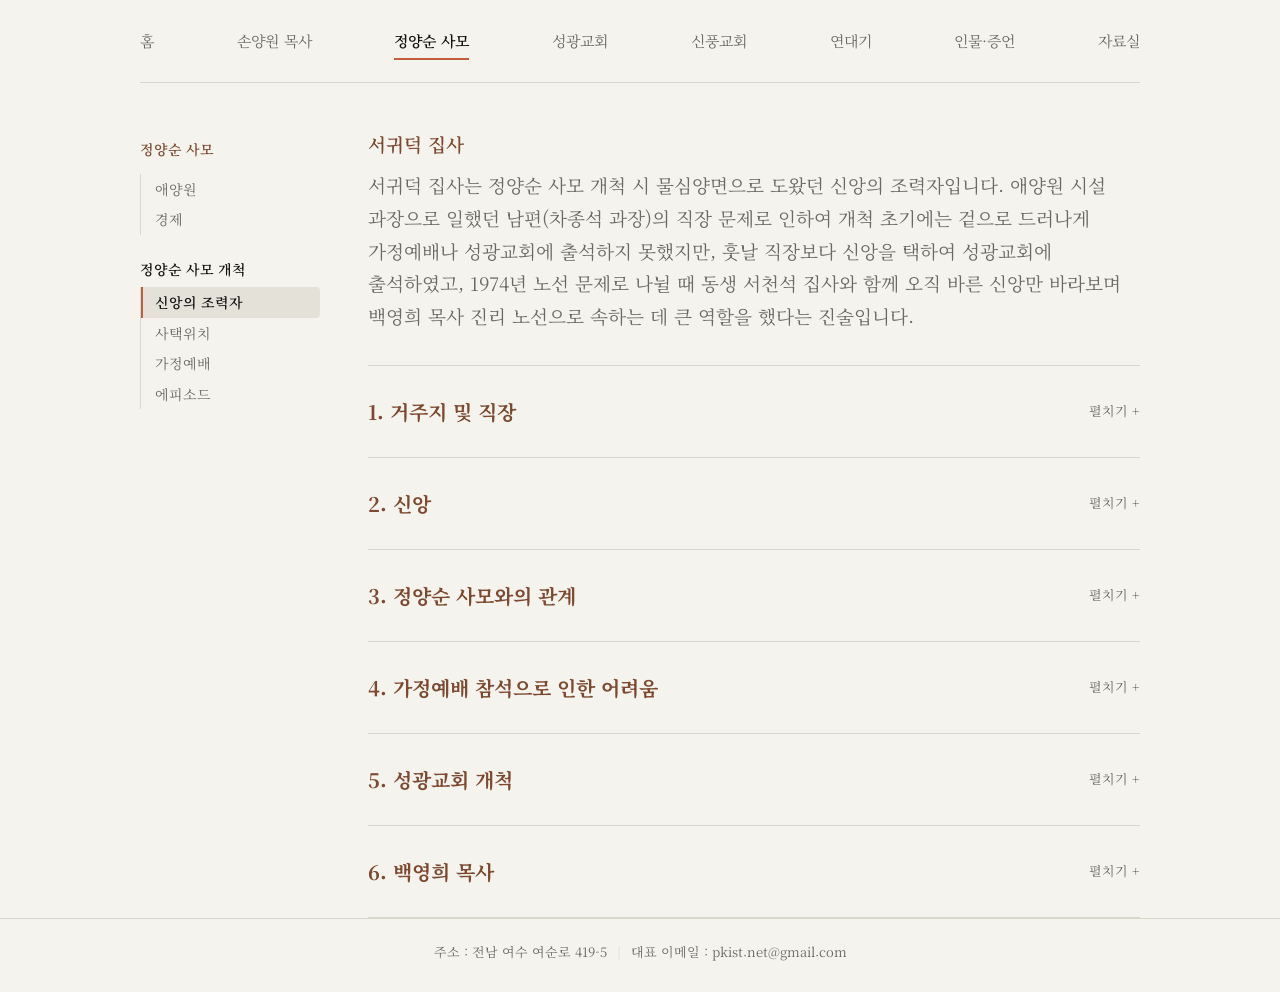
==== jeong_supporter.html @ d3612dfa "인물·증언, 신앙의 조력자, 손양원 표 모바일, 원문 교정" ====
<!doctype html>
<html lang="ko">
<head>
<meta charset="utf-8">
<meta name="viewport" content="width=device-width,initial-scale=1">
<title>신앙의 조력자 · 정양순 사모</title>
<link rel="stylesheet" href="assets/site.css">
</head>
<body data-page="jeong">
<main id="app" class="wrap"></main>
<script src="data/site.js"></script>
<script src="data/jeong/supporter.js"></script>
<script src="assets/site.js"></script>
<script src="assets/page-testi.js"></script>
</body>
</html>
---- assets/site.css ----
@import url('https://fonts.googleapis.com/css2?family=Noto+Serif+KR:wght@400;500;600;700&family=Noto+Sans+KR:wght@400;500;600&display=swap'); /*글씨체 변경 위치 추가*/
:root{
  --bg:#F4F3EE; --ink:#141413; --soft:#6B6A64; --line:#DAD7CC; --accent:#C15F3C;
  --font:"Noto Serif KR",serif;
  --card:#ECEAE3; --card-on:#E4E1D8; /*0929 카드 색상 추가*/
  --brown:#7D4930; --off:#A9A79F; /*0930 제목 갈색, 원고 없는 메뉴 항목*/
  /*--font:"Malgun Gothic","맑은 고딕","Apple SD Gothic Neo",sans-serif; 0929 글씨체 변경*/
}

*{box-sizing:border-box}
body{margin:0;background:var(--bg);color:var(--ink);font:16px/1.75 var(--font);word-break:keep-all}
a{color:inherit;text-decoration:none}
.wrap{max-width:1080px;margin:0 auto;padding:0 40px}

/* header */
.top{display:flex;justify-content:space-between;align-items:baseline;padding-top:28px;padding-bottom:22px;border-bottom:1px solid var(--line)}
/*nav{display:flex;gap:28px;font-size:15px;color:var(--soft)} 0929 삭제*/
nav{display:flex;flex:1;justify-content:space-between;gap:28px;font-size:15px;color:var(--soft)} /*0929 변경*/
nav a.on{color:var(--ink);font-weight:600;border-bottom:2px solid var(--accent);padding-bottom:4px}
.head{position:sticky;top:0;z-index:10;background:var(--bg)} /* 0929 추가, 0930 괄호 수정 */
html{scroll-padding-top:90px} /* 0929 추가*/ 

/* main: 소개 폰트 변경*/
.hero{display:grid;grid-template-columns:1.2fr .8fr;gap:56px;padding:56px 0 48px;border-bottom:1px solid var(--line)}
/*.eyebrow{margin:0 0 12px;color:var(--accent);font-weight:600;font-size:18pt} 0929 삭제*/
.eyebrow{margin:0 0 12px;color:var(--brown);font-weight:600;font-size:14pt} /*0929 구술로 사료로 되짚어보는.. */
h1{margin:0 0 20px;font-size:20pt;font-weight:700;line-height:1.4}/*font-size:16pt --> 20pt 정양순 사모의.. */
.lede{margin:0;max-width:44ch;color:var(--soft);font-size:14pt} 
figure{margin:0}
figure img{width:100%;display:block;border:1px solid var(--line)}
figcaption{margin-top:8px;font-size:13px;color:var(--soft);text-align:center}

/* main: 박스 4개 */
.cards{display:grid;grid-template-columns:repeat(4,1fr);gap:24px;padding:40px 0 56px}
.card{min-width:0;display:flex;flex-direction:column;min-height:170px;padding:22px 20px 18px;background:var(--card);border:1px solid var(--line);border-radius:4px;transition:border-color .2s,background .2s,transform .2s}
.card strong{font-size:18px;font-weight:700;line-height:1.4}
.card span{margin-top:6px;font-size:.8em;color:var(--soft);white-space:nowrap;overflow:hidden;text-overflow:ellipsis}
.card em{margin-top:auto;padding-top:16px;font-size:.8em;font-style:normal;font-weight:600}
.card:hover{border-color:var(--accent);background:var(--card-on);transform:translateY(-3px)} /*0929 변경*/
.card:hover em{color:var(--accent)}


/* footer */
footer{padding:22px 20px 28px;border-top:1px solid var(--line);text-align:center;font-size:13px;color:var(--soft)}
footer .sep{margin:0 10px;color:var(--line)}
/* 0929 추가:  손양원과 애양원 */
.page-head{padding:48px 0 32px;border-bottom:1px solid var(--line)}
.page-head .lede{max-width:none}
.page-head .note{margin:12px 0 0}
.sec{padding:40px 0;border-bottom:1px solid var(--line)}
.sec:last-child{border-bottom:0}
.sec h2{margin:0 0 20px;font-size:18px}
.tbl{overflow-x:auto;background:#FAF9F5;border:1px solid var(--line);border-radius:14px}
.tbl table{width:100%;min-width:760px;border-collapse:collapse;font-size:14px;line-height:1.65}
.tbl th{padding:12px 18px;background:#EFEDE6;color:var(--soft);font-size:13px;font-weight:600;text-align:center;white-space:nowrap}
.tbl td{padding:18px;border-top:1px solid #ECE9E1;vertical-align:top}
.tbl tr.sub td{padding-top:10px;padding-bottom:10px}
.tbl td.period{font-weight:600;white-space:nowrap}
.tbl td.director{color:var(--soft);width:24%} /* 0930 head --> director (공통 틀 .head와 겹침 방지) */
.tbl td.ev{width:36%}
.tbl td div{margin-top:6px;color:var(--soft);font-size:12px}
.chip{display:inline-block;padding:2px 10px;border-radius:999px;font-size:13px;white-space:nowrap}
.chip.us{background:#F3E2D8;color:#9A4A2E}
.chip.jp{background:#E7E5DE;color:#55534C}
.chip.mg{background:#EFE7D2;color:#6E5A2E}
.chip.tr{border:1px solid var(--accent);color:var(--accent)}
.tbl td.sohn{background:#F6ECE5;white-space:nowrap}
.tbl td.sohn strong{display:block;color:var(--accent)}
.tbl td.sohn span{font-size:13px;color:var(--soft)}
.tbl td.ev ul{list-style:none;margin:0;padding:0}
.tbl td.ev li{margin-bottom:6px;color:#3D3C38}
.tbl td.ev li:last-child{margin-bottom:0}
.tbl td.ev b{margin-right:6px;color:var(--ink);font-weight:600}
/* 1012 손양원 표 모바일 카드 (page-sohn.js) — PC는 표, 760px 이하는 카드 */
.tbl-m{display:none;margin:0;padding:0;list-style:none}
.tbl-m .m-sohn{margin:18px 0 8px;padding:8px 14px;background:var(--card-on);border-radius:6px}
.tbl-m .m-sohn:first-child{margin-top:0}
.tbl-m .m-sohn strong{display:block;color:var(--accent);font-size:14px}
.tbl-m .m-sohn span{font-size:13px;color:var(--soft)}
.tbl-m .m-row{margin-top:8px;padding:14px 16px;background:var(--card);border:1px solid var(--line);border-radius:6px;font-size:14px;line-height:1.7}
.tbl-m .m-row.in{border-left:3px solid var(--accent)}
.tbl-m .m-period{margin-right:8px;font-size:15px}
.tbl-m .m-row div{margin-top:4px;color:var(--soft);font-size:12px}
.tbl-m .m-head{margin:8px 0 0;color:var(--soft);font-size:13px}
.tbl-m ul{margin:8px 0 0;padding:8px 0 0;list-style:none;border-top:1px solid var(--line)}
.tbl-m ul li{margin-bottom:6px}
.tbl-m ul li:last-child{margin-bottom:0}
.tbl-m ul b{margin-right:6px;font-weight:600}
@media (max-width:760px){.tbl{display:none}.tbl-m{display:block}}
.note,.src{color:var(--soft);font-size:13px}
.src{margin:12px 0 0;text-align:right}
.story h3{margin:28px 0 8px;font-size:17px}
.story h3:first-child{margin-top:0}
.story p{margin:0 0 12px}

/* 0930 추가: 좌측 메뉴 (페이지 data에 SIDE가 있을 때) */
.with-side{display:grid;grid-template-columns:180px 1fr;gap:48px;align-items:start}
.with-side>*{min-width:0} /*0930 넓은 표가 본문 폭을 밀어내지 않게*/
.side{position:sticky;top:80px;padding:48px 0 32px;font-size:14px}
.side p{margin:22px 0 6px;color:var(--brown);font-weight:600}
.side p:first-child{margin-top:0}
.side p a{display:block;padding:6px 10px;margin-left:-10px;border:0;border-radius:6px;color:inherit;transition:background .2s,color .2s} /*1001 묶음 제목 링크(href 있을 때) — 1009 한 줄 칸으로*/
.side p a:hover{color:var(--ink);background:var(--card-on);box-shadow:none}
.side a,.side span{display:block;padding:3px 0 3px 14px;border-left:1px solid var(--line);color:var(--soft)}
.side span{color:var(--off)} /* 원고 없는 항목 */
.side a{border-radius:0 4px 4px 0;transition:background .2s,box-shadow .2s,color .2s} /*1001 메인 카드처럼 활성화 표시*/
.side a:hover{color:var(--ink);background:var(--card-on);box-shadow:inset 2px 0 var(--accent)}
.side a.on{color:var(--ink);font-weight:600;background:var(--card-on);box-shadow:inset 2px 0 var(--accent)} /*1009 지금 보는 페이지*/
.side p a.on{background:var(--card-on);box-shadow:none} /*1009 묶음 제목 페이지를 보고 있을 때: 줄 전체 배경*/
.side p.in,.side p.in a{color:var(--ink)} /*1009 지금 있는 묶음 제목 (하위 메뉴처럼 검정)*/
.side-btn{display:none} /*0930 모바일에서만 보이는 목차 버튼*/
/* 0930 추가: 정양순 사모 */
.photos{display:flex;gap:20px;margin-top:28px}
.photos figure{flex:1} /*0930 max-width:190px 삭제*/
.photos figcaption{font-size:12px;line-height:1.55;text-align:left}
.story sup a{padding-left:2px;color:var(--accent);font-size:11px}
.zoom{cursor:zoom-in} /*0930 이미지 크게 보기*/
.zoom-box{position:fixed;inset:0;z-index:20;display:flex;align-items:center;justify-content:center;padding:24px;background:rgba(20,20,19,.85);cursor:zoom-out}
.zoom-box img{max-width:100%;max-height:100%}
.fn{margin:36px 0 0;padding:16px 0 0 20px;border-top:1px solid var(--line);font-size:13px;color:var(--soft)}

@media (max-width:760px){
  .wrap{padding:0 20px}
  .top{flex-direction:column;gap:12px}
  nav{flex-wrap:wrap;gap:8px 18px}
  .hero{grid-template-columns:1fr;gap:28px}
  .cards{grid-template-columns:repeat(2,1fr);gap:16px}
  .card span{white-space:normal} /*0930 모바일: 설명 줄바꿈 허용(화면 밖으로 밀림 해결)*/
  .head{position:static} /*0929 header 고정 해제(모바일)*/
  html{scroll-padding-top:0px}  /*0929 header 고정 해제(모바일)*/
  .with-side{grid-template-columns:1fr;gap:0} /*0930 좌측 메뉴 모바일*/
  .side{position:static;padding:16px 0 0;display:none} /*0930 모바일: 목차 버튼 누를 때만 보임*/
  .side-open .side{display:block}
  .side-btn{display:block;margin-top:20px;padding:10px 14px;background:var(--card);border:1px solid var(--line);border-radius:4px;font:600 14px var(--font);color:var(--ink);text-align:left}
}

/* 1001 추가: 증언 페이지 (page-testi.js) */
.say+.say{margin-top:32px} /*한 제목 아래 증언 여러 개일 때 간격*/
.ask{margin:0 0 16px;color:var(--soft);font-size:15px}
.ask b{color:var(--ink);font-weight:600}
.say+.ask{margin-top:32px} /*질문이 바뀔 때 간격*/
.who{color:var(--accent);font-weight:600;border-bottom:1px solid var(--accent)}
.who:hover{opacity:.75}
.quote{display:block;margin:10px 0 0;padding:14px 18px;background:var(--card);border:1px solid var(--line);border-left:3px solid var(--accent);border-radius:0 4px 4px 0;font-size:15px;line-height:1.85;transition:background .2s,border-color .2s}
.quote:hover{background:var(--card-on);border-color:var(--soft);border-left-color:var(--accent)}
.quote small{display:block;margin-top:8px;font-size:12px;color:var(--soft)}
.quote:hover small{color:var(--accent)}
.quote+.quote{margin-top:8px} /*같은 증언자 연속 블록 간격*/

/* 1001 추가: 원문·인물 모달 (assets/site.js, class="js-modal") */
.modal{position:fixed;inset:0;z-index:30;display:flex;align-items:center;justify-content:center;padding:24px;background:rgba(20,20,19,.55)}
.modal-box{position:relative;width:100%;max-width:800px;height:88vh;display:flex;flex-direction:column;background:var(--bg);border-radius:6px;box-shadow:0 20px 60px rgba(0,0,0,.35)}
.modal-x{position:absolute;top:12px;right:14px;z-index:1;padding:0;background:none;border:0;line-height:0;color:var(--soft);cursor:pointer;transition:color .2s} /*1001 동그라미 X*/
.modal-x:hover{color:var(--accent)}
.modal-body{position:relative;flex:1;overflow-y:auto;padding:36px 44px 48px;font-size:15px}
.modal-body h1{margin:0 0 10px;font-size:24px}
.modal-body h2{margin:36px 0 14px;padding-bottom:8px;border-bottom:1px solid var(--line);font-size:17px}
.modal-body .sec-num{margin-right:4px;color:var(--accent)}
.modal-body .role-line{margin:0 0 12px;font-size:13px;color:var(--soft)}
.modal-body .doc-note{margin:0 0 8px;padding:12px 16px;background:var(--card);border:1px solid var(--line);border-radius:4px;font-size:13px;color:var(--soft)}
.modal-body .lede{max-width:none;margin:0 0 28px;font-size:15px}
.modal-body p.q,.modal-body p.a{margin:0 0 8px;padding:2px 6px;border-radius:4px}
.modal-body p.q{color:var(--soft)}
.modal-body .tag{display:inline-block;margin-right:8px;padding:0 6px;border-radius:3px;background:var(--soft);color:#fff;font-size:11px;font-weight:700;vertical-align:2px}
.modal-body p.a .tag{background:var(--accent)}
.modal-body .hit{background:#F3E2D8;box-shadow:inset 3px 0 var(--accent)}
.modal-body .timeline-list{--tl:132px;margin:0;padding:0;list-style:none;font-family:"Noto Sans KR",sans-serif} /*인물 신앙 걸음: 시기 | 점·선 | 제목 + 불릿 (1001 남색 톤)*/
.modal-body .timeline-list li{position:relative;display:grid;grid-template-columns:var(--tl) 1fr;column-gap:46px;padding:18px 0;border-bottom:1px solid #E2E7ED}
.modal-body .timeline-list li:first-child{padding-top:4px}
.modal-body .timeline-list li::before{content:"";position:absolute;left:calc(var(--tl) + 23px);top:0;bottom:0;width:1px;background:#C9D2DD}
.modal-body .timeline-list li:first-child::before{top:16px}
.modal-body .timeline-list li:last-child{border-bottom:0}
.modal-body .timeline-list li:last-child::before{bottom:auto;height:30px}
.modal-body .timeline-list li::after{content:"";position:absolute;left:calc(var(--tl) + 20px);top:28px;width:7px;height:7px;border-radius:50%;background:#3C4B64}
.modal-body .timeline-list li:first-child::after{top:14px}
.modal-body .t-when{align-self:start;padding-top:2px}
.modal-body .t-when b{display:block;font-size:17px;font-weight:700;color:#22324A;line-height:1.4}
.modal-body .t-when small{display:block;margin-top:2px;font-size:15px;color:#8A94A3;line-height:1.5}
.modal-body .t-what strong{display:block;font-size:15px;font-weight:700;color:#1F2A3C;line-height:1.6}
.modal-body .t-pt{display:block;position:relative;margin-top:4px;padding-left:14px;font-size:13.5px;color:#4A5563;line-height:1.7}
.modal-body .t-pt::before{content:"•";position:absolute;left:2px}
.modal-body sup{margin-left:1px;color:var(--accent);font-size:11px}
.modal-body .notes p{margin:0 0 8px;font-size:13px;color:var(--soft)}
.modal-open{overflow:hidden}
@media (max-width:760px){
  .modal{padding:0}
  .modal-box{height:100%;max-width:none;border-radius:0}
  .modal-body{padding:52px 20px 40px}
  .modal-body .timeline-list{--tl:94px}
  .modal-body .timeline-list li{column-gap:30px}
  .modal-body .timeline-list li::before{left:calc(var(--tl) + 15px)}
  .modal-body .timeline-list li::after{left:calc(var(--tl) + 12px)}
  .modal-body .t-when b{font-size:14px}
}
/* 1006 증언 묶음 머리·안내·확인, 대화 세트 */
/* 설명 페이지 번호 체계 1. → (1) → ① : 단계마다 들여쓰기, 큰 제목 사이는 넉넉히 */
.story h3{margin-top:48px}
.story h4{margin:24px 0 6px;font-size:16px}
.story h5{margin:18px 0 4px;font-size:15px;color:var(--brown)}
.story .lv2{margin-left:1.5em}
.story .lv3{margin-left:3em}
.grp{border-bottom:1px solid var(--line)}
.grp summary{display:flex;align-items:center;justify-content:space-between;gap:12px;padding:28px 0;cursor:pointer;list-style:none}
.grp summary::-webkit-details-marker{display:none}
.grp summary::after{content:"펼치기 +";flex-shrink:0;font-size:13px;color:var(--soft)}
.grp[open] summary::after{content:"접기 −"}
.grp[open] summary{padding-bottom:0}
.grp summary h2{margin:0;font-size:20px;color:var(--brown)}
.grp .sec:last-child{border-bottom:0}
.grp .desc{margin:10px 0 0}
.grp .ask{margin:14px 0 0}
.desc{margin:0 0 20px;color:var(--soft);font-size:15px}
.sec>.note{margin:24px 0 0;white-space:pre-line}
.say .ask{margin:16px 0 0}
.say .note{margin:8px 0 0}
@media (max-width:760px){.story .lv2{margin-left:1em}.story .lv3{margin-left:2em}}
.sec[id]{scroll-margin-top:120px}
/* 1007 근거 자료 표 (연도 × 3열) + 증언 카드 */
.yt{display:grid;grid-template-columns:6.5em repeat(3,minmax(0,1fr));column-gap:12px}
.yt>*{padding:10px 0;border-top:1px solid var(--line);min-width:0}
.yt-h{color:var(--soft);font-size:13px;font-weight:600;border-top:0}
.yt-y b{display:block;font-size:15px}
.yt-y small{display:block;font-size:11px;color:var(--soft);line-height:1.4}
.yt-c{display:flex;flex-direction:column;align-items:flex-start;gap:5px}
.yt-sub{font-size:11px;color:var(--soft)}
.yt-lg{display:flex;gap:8px;flex-wrap:wrap;margin:0 0 14px}
.card-box{height:auto;max-height:88vh}
@media (max-width:640px){
  .yt{display:block}
  .yt-h,.yt-c.empty,.yt>span.yt-y{display:none}
  .yt-y{padding-top:18px}
  .yt-c{border-top:0;padding:4px 0 8px 10px;border-left:2px solid var(--line)}
  .yt-c::before{content:attr(data-col);font-size:11px;color:var(--soft)}
  .card-box{height:100%;max-height:none}
}
details.grp[id]{scroll-margin-top:120px}
.modal-body figure.photo{margin:0}.modal-body figure.photo img{max-width:100%;height:auto}

/* 1008 v13 착공·준공 순서 — 색은 아래 변수만 고치면 됨 (기본 / 마우스 올림) */
:root{
  --vt-on-bg:#5B4636; --vt-on-ink:#FFFFFF;                      /* 보기 전환: 선택된 버튼 */
  --vt-off-bg:#ECEAE3; --vt-off-ink:#3A3936;                    /* 보기 전환: 선택 안 된 버튼 */
  --chip-bg:#FFFFFF; --chip-ink:#262624;                         /* 증언 칩 공통 바탕·글자 */
  --chip-s-line:#D4D1C7;                                         /* 증언: 회색 테두리 */
  --chip-g-bg:#D3D1CA; --chip-g-ink:#4F4D48;                     /* 연혁·문헌: 회색 바탕, 테두리 없음 (사진이 있으면 누름) */
  --chip-p-bg:#D9E8F8; --chip-p-ink:#1F3F66;                     /* 사진: 블루 바탕 */
  --chip-hover-bg:#EEF3FA; --chip-hover-line:#2F4F7A; --chip-hover-ink:#1F3F66;   /* 누르는 칩에 마우스를 올렸을 때 */
  --chip-p-bg-on:#C5DBF2;                                        /* 사진 칩 마우스 올림 바탕 */
  --span-bg:#EFEEEA;                                             /* 여러 해 병합 칸 바탕 */
}
.vt{display:flex;gap:6px;margin:0 0 12px}
.vt button{font:inherit;font-size:15px;font-weight:600;padding:8px 22px;border:1px solid var(--vt-on-bg);border-radius:4px;background:var(--vt-off-bg);color:var(--vt-off-ink);cursor:pointer}
.vt button.on{background:var(--vt-on-bg);color:var(--vt-on-ink)}
.vt button:not(.on):hover{color:var(--vt-on-bg);background:#fff}
.ch{display:inline-block;max-width:100%;padding:7px 14px;border-radius:10px;font-size:15px;line-height:1.55;border:1.5px solid transparent;background:var(--chip-bg);color:var(--chip-ink);transition:background .15s,color .15s,border-color .15s}
.ch.s{border-color:var(--chip-s-line)}
.ch.g{background:var(--chip-g-bg);color:var(--chip-g-ink)}
.ch.p{background:var(--chip-p-bg);color:var(--chip-p-ink)}
a.ch.go{cursor:pointer}
a.ch.go::after{content:"\00a0→";opacity:.7}
a.ch.photo::after{content:"\00a0사진\00a0→"}
a.ch.go:hover,a.ch.go:focus-visible{background:var(--chip-hover-bg);border-color:var(--chip-hover-line);color:var(--chip-hover-ink)}
a.ch.p:hover,a.ch.p:focus-visible{background:var(--chip-p-bg-on);border-color:transparent}
.photo-miss{margin:0 0 10px;color:var(--soft);font-size:13px}
.yt{grid-template-columns:7.5em repeat(2,minmax(0,1fr));column-gap:28px}
.yt>*{padding:14px 0}
.yt-y b{font-size:26px;font-weight:600;line-height:1.3}
.yt-y small{font-size:13px;margin-top:4px}
.yt-c{gap:10px}
.yt-h{text-align:center}
.yt-span{background:var(--span-bg);padding:14px 18px;border-left:0}
.yt-st{display:block;font-size:14px;color:var(--soft);margin-bottom:4px}
.yt-lg{justify-content:flex-start;gap:12px;margin:0 0 6px}
.yt-lg .ch{font-size:14px;white-space:nowrap;padding:6px 14px}
@media (max-width:640px){.vt button{flex:1}.ch{font-size:14px}.yt-y b{font-size:22px}}

.yt-span.mid{justify-content:center}   /* 병합 칸 중 mid: true 인 칸만 세로 가운데 */
.yt-span.clamp a.ch{display:inline-flex;align-items:flex-end}
.yt-span.clamp a.ch .t{display:-webkit-box;-webkit-box-orient:vertical;-webkit-line-clamp:2;overflow:hidden}   /* 병합 칸 중 clamp 인 칸: 칩 글을 2줄까지만 (누르면 증언 카드에 전문) */
.go{font-size:13px;color:var(--soft);white-space:nowrap}.go:hover{color:var(--accent)} /*1012 바로가기 링크 (원문 보기와 같은 결)*/
span.who{border-bottom:0}span.who:hover{opacity:1} /*1012 누르지 않는 이름(질문자 설명)은 밑줄 없이*/
.modal-body.on-page{overflow:visible;padding:20px 0 0} /*1012 인물 페이지: 모달과 같은 모양을 쓰려고 modal-body를 함께 씀(스크롤·여백만 페이지에 맞춤)*/
.on-page .grp summary{padding:20px 0}.on-page .grp[open]{padding-bottom:16px}.on-page .grp[open] summary{padding-bottom:12px} /*1012 인물 페이지 문답: 번호마다 접기·펼치기*/
.on-page .grp h2{margin:0;padding:0;border:0;font-size:17px;color:var(--ink)}
.dl{font:600 15px var(--font);padding:8px 22px;border:1px solid var(--vt-on-bg);border-radius:4px;background:var(--vt-on-bg);color:var(--vt-on-ink);cursor:pointer} /*1012 인물 페이지 다운로드 버튼*/
.print-only{display:none}
@media print{body>*{display:none!important}body>.print-only{display:block!important;padding:0}.print-only .tag{-webkit-print-color-adjust:exact;print-color-adjust:exact}} /*1012 PDF로 저장: 문답만 인쇄*/
.dls{display:flex;flex-wrap:wrap;gap:8px} /*1012 다운로드 버튼 묶음: 줄이 바뀌어도 위아래 간격 유지*/
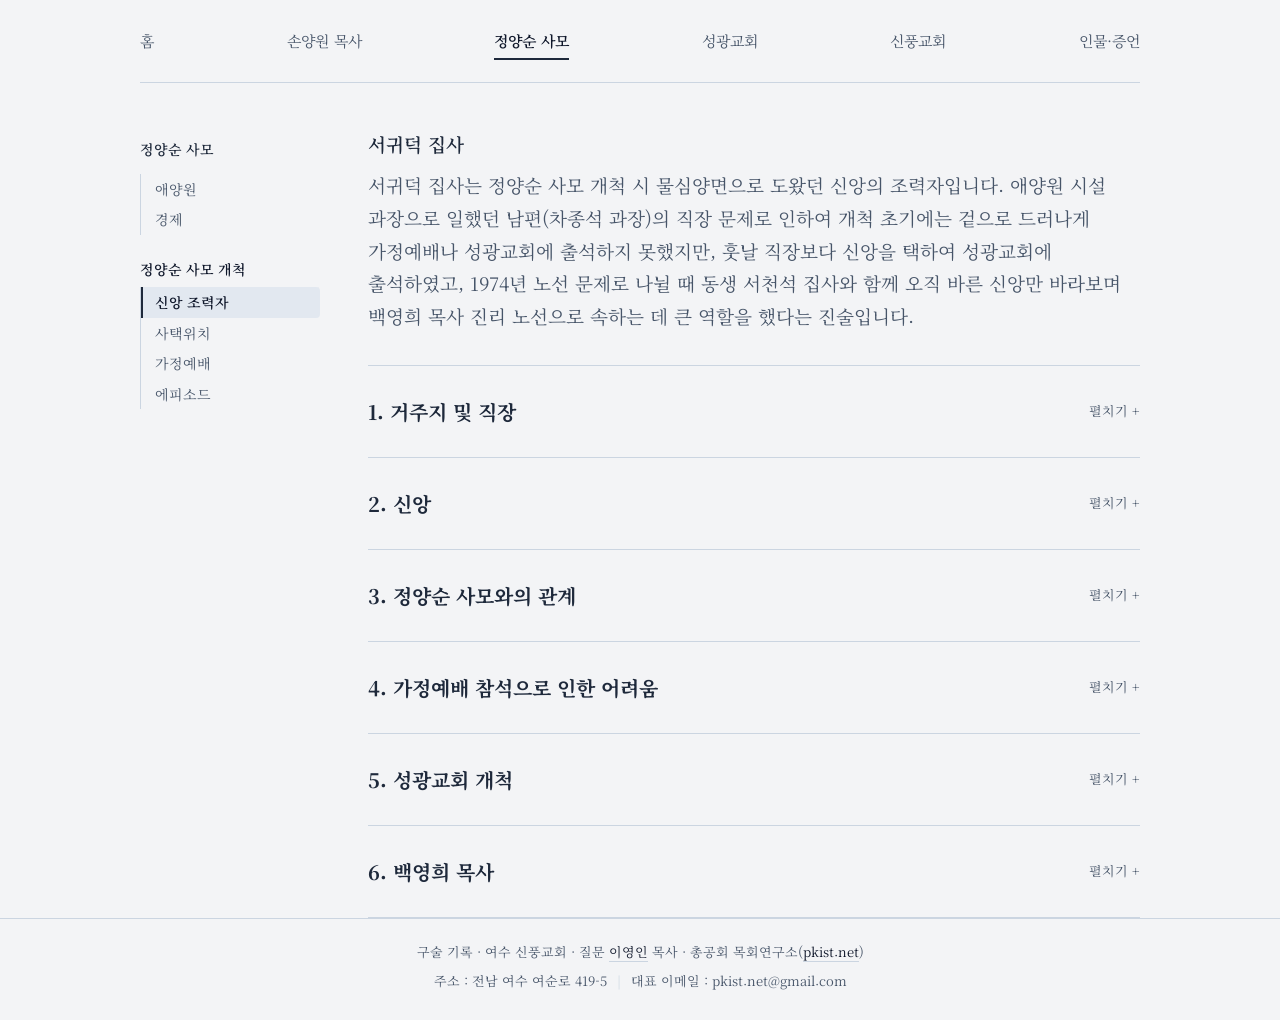
==== commit f52f27cc: "1013 메인 재구성·네이비 톤, 질문자 이영인, 오탈자 점검, sohn→son·파일 이름 영문화" ====
--- a/jeong_supporter.html
+++ b/jeong_supporter.html
@@ -3,7 +3,7 @@
 <head>
 <meta charset="utf-8">
 <meta name="viewport" content="width=device-width,initial-scale=1">
-<title>신앙의 조력자 · 정양순 사모</title>
+<title>신앙 조력자 · 정양순 사모</title>
 <link rel="stylesheet" href="assets/site.css">
 </head>
 <body data-page="jeong">
--- a/assets/site.css
+++ b/assets/site.css
@@ -1,9 +1,19 @@
 @import url('https://fonts.googleapis.com/css2?family=Noto+Serif+KR:wght@400;500;600;700&family=Noto+Sans+KR:wght@400;500;600&display=swap'); /*글씨체 변경 위치 추가*/
 :root{
-  --bg:#F4F3EE; --ink:#141413; --soft:#6B6A64; --line:#DAD7CC; --accent:#C15F3C;
+  /* 1013 색 전환: 세피아 → 네이비·쿨그레이. 색은 여기(와 아래 '보기 전환·칩' :root)에서만 고침 */
+  --bg:#f3f4f6; --ink:#0f172a; --soft:#475569; --line:#cbd5e1; --accent:#1e293b;   /* 바탕 / 글자 / 흐린 글자 / 선 / 강조(활성·hover) */
   --font:"Noto Serif KR",serif;
-  --card:#ECEAE3; --card-on:#E4E1D8; /*0929 카드 색상 추가*/
-  --brown:#7D4930; --off:#A9A79F; /*0930 제목 갈색, 원고 없는 메뉴 항목*/
+  --card:#ffffff; --card-on:#e2e8f0;      /* 카드 바탕 / 마우스 올림·현재 위치 바탕 */
+  --brown:#1e293b; --off:#94a3b8;         /* 페이지 제목(이름은 그대로 둠) / 원고 없는 메뉴 항목 */
+  --panel:#f8fafc; --panel-head:#eef1f5; --row-line:#e2e8f0;   /* 표 바탕 / 표 머리 / 표·목록 안쪽 선 */
+  --mark:#e3e9f2;                         /* 손양원 칸, 원문에서 찾은 문장 표시 */
+  --ev-ink:#334155;                       /* 표 사건 글자 */
+  --dim:rgba(15,23,42,.55); --dim-2:rgba(15,23,42,.85);   /* 모달·사진 크게 보기 뒤 어둡게 */
+  --t-dot:#1e293b; --t-line:#cbd5e1; --t-when:#0f172a; --t-small:#64748b; --t-what:#0f172a; --t-pt:#475569;   /* 인물 신앙 걸음 */
+  --c-us-bg:#dbe4f0; --c-us-ink:#1e3a5f; --c-jp-bg:#e5e7eb; --c-jp-ink:#374151; --c-mg-bg:#dde8e4; --c-mg-ink:#2f5446;   /* 손양원 표 운영 주체 칩: 미국 / 일본 / 미군정 */
+  --shadow:0 4px 14px rgba(15,23,42,.08); --shadow-2:0 20px 60px rgba(15,23,42,.35);   /* 카드 마우스 올림 / 모달 그림자 */
+  --hover-bg:#e3e9f2; --hover-bg-2:#d3dce8; --on-dark-line:rgba(255,255,255,.35);   /* 1013 마우스 올림: 흰 카드 → 옅은 남색 / 이미 옅은 바탕 → 한 단계 진하게 */
+  --photo-tone:grayscale(.45); --hero-photo:316px;   /* 메인 사진 폭: 사진 위가 머리글, 아래가 소개글 끝과 맞도록 */            /* 메인 돌 예배당 사진: 세피아를 바탕톤에 살짝 맞춤 */
   /*--font:"Malgun Gothic","맑은 고딕","Apple SD Gothic Neo",sans-serif; 0929 글씨체 변경*/
 }
 
@@ -17,32 +27,55 @@
 /*nav{display:flex;gap:28px;font-size:15px;color:var(--soft)} 0929 삭제*/
 nav{display:flex;flex:1;justify-content:space-between;gap:28px;font-size:15px;color:var(--soft)} /*0929 변경*/
 nav a.on{color:var(--ink);font-weight:600;border-bottom:2px solid var(--accent);padding-bottom:4px}
+nav a:not(.on):hover{color:var(--ink);border-bottom:2px solid var(--line);padding-bottom:4px} /*1013 상단 메뉴 마우스 올림*/
 .head{position:sticky;top:0;z-index:10;background:var(--bg)} /* 0929 추가, 0930 괄호 수정 */
 html{scroll-padding-top:90px} /* 0929 추가*/ 
 
-/* main: 소개 폰트 변경*/
-.hero{display:grid;grid-template-columns:1.2fr .8fr;gap:56px;padding:56px 0 48px;border-bottom:1px solid var(--line)}
-/*.eyebrow{margin:0 0 12px;color:var(--accent);font-weight:600;font-size:18pt} 0929 삭제*/
+/* main: 1013 메인 (assets/page-home.js) — 첫 화면 → 만든 이 → 증언으로 살펴보는 사실 → 질문 2개 → 이어진 신앙 노선 */
+.hero{display:grid;grid-template-columns:1fr var(--hero-photo);gap:48px;align-items:start;padding:48px 0;border-bottom:1px solid var(--line)}
 .eyebrow{margin:0 0 12px;color:var(--brown);font-weight:600;font-size:14pt} /*0929 구술로 사료로 되짚어보는.. */
 h1{margin:0 0 20px;font-size:20pt;font-weight:700;line-height:1.4}/*font-size:16pt --> 20pt 정양순 사모의.. */
 .lede{margin:0;max-width:44ch;color:var(--soft);font-size:14pt} 
+.hero h1{margin-bottom:10px;font-size:24pt}
+.hero .motto{margin:0 0 22px;font-size:17px;font-weight:600;color:var(--accent);line-height:1.6}
+.hero .lede{max-width:none}
+.hero img{filter:var(--photo-tone)}
 figure{margin:0}
 figure img{width:100%;display:block;border:1px solid var(--line)}
 figcaption{margin-top:8px;font-size:13px;color:var(--soft);text-align:center}
-
-/* main: 박스 4개 */
-.cards{display:grid;grid-template-columns:repeat(4,1fr);gap:24px;padding:40px 0 56px}
-.card{min-width:0;display:flex;flex-direction:column;min-height:170px;padding:22px 20px 18px;background:var(--card);border:1px solid var(--line);border-radius:4px;transition:border-color .2s,background .2s,transform .2s}
+.about{margin:0;padding:28px 0;border-bottom:1px solid var(--line);color:var(--soft);font-size:14px;line-height:1.85}
+.about a,.credit a{color:var(--ink);border-bottom:1px solid var(--line)}.about a:hover,.credit a:hover{border-color:var(--accent)}
+.blk{padding:44px 0;border-bottom:1px solid var(--line)}.blk.last{border-bottom:0}
+.blk h2{margin:0 0 6px;font-size:18px}.blk .sub{margin:0 0 22px;color:var(--soft);font-size:15px}
+/* 증언으로 살펴보는 사실: 왼쪽 시기 + 선·점 + 카드 */
+.scenes{margin:0;padding:0;list-style:none}
+.scenes li{display:grid;grid-template-columns:150px 1fr;gap:24px;align-items:center;position:relative;padding-bottom:16px}
+.scenes li:before{content:"";position:absolute;left:162px;top:0;bottom:0;border-left:1px solid var(--line)}
+.scenes .when{text-align:right;font-weight:600;color:var(--accent);font-size:15px;line-height:1.4}
+.scenes .when small{display:block;font-weight:400;color:var(--soft);font-size:12px}
+.card{position:relative;min-width:0;display:flex;flex-direction:column;margin-left:12px;padding:22px 20px 18px;background:var(--card);border:1px solid var(--line);border-radius:4px;transition:border-color .2s,box-shadow .2s}
+.scenes li:after{content:"";position:absolute;left:157px;top:calc((100% - 16px) / 2 - 5px);width:11px;height:11px;border-radius:50%;background:var(--accent);box-shadow:0 0 0 4px var(--bg)} /*1013 점은 선 위, 카드 가운데 높이*/
 .card strong{font-size:18px;font-weight:700;line-height:1.4}
-.card span{margin-top:6px;font-size:.8em;color:var(--soft);white-space:nowrap;overflow:hidden;text-overflow:ellipsis}
-.card em{margin-top:auto;padding-top:16px;font-size:.8em;font-style:normal;font-weight:600}
-.card:hover{border-color:var(--accent);background:var(--card-on);transform:translateY(-3px)} /*0929 변경*/
-.card:hover em{color:var(--accent)}
+.card span{margin-top:6px;font-size:.8em;color:var(--soft)}
+.card .row{display:flex;justify-content:space-between;align-items:center;margin-top:12px}
+.cnt{padding:2px 10px;border:1px solid var(--line);border-radius:999px;background:var(--bg);font-size:13px;font-weight:600;color:var(--accent)}
+.card em,.qbox em{font-size:.8em;font-style:normal;font-weight:600}
+.card:hover,.qbox:hover{border-color:var(--accent);background:var(--hover-bg);box-shadow:var(--shadow)}
+/* 질문 2개: 왼쪽 색 바 */
+.qs{display:grid;grid-template-columns:1fr 1fr;gap:16px}
+.qbox{display:flex;flex-direction:column;padding:22px 24px 18px;background:var(--card);border:1px solid var(--line);border-left:3px solid var(--accent);border-radius:0 4px 4px 0;transition:border-color .2s,box-shadow .2s}
+.qbox strong{font-size:18px;line-height:1.5}.qbox span{margin-top:6px;color:var(--soft);font-size:15px}.qbox em{margin-top:auto;padding-top:14px}
+/* 이어진 신앙 노선: 상자 4개 가로 꽉 채움 */
+.flow{display:flex;align-items:center;gap:10px}
+.flow a{flex:1;padding:10px 16px;background:var(--card);border:1px solid var(--line);border-radius:4px;transition:border-color .2s}.flow a:hover{border-color:var(--accent);background:var(--hover-bg)}
+.flow b{display:block;font-size:16px}.flow small{color:var(--soft);font-size:13px}.flow i{color:var(--off);font-style:normal}
+.flow-note{margin:16px 0 0;color:var(--soft);font-size:15px}
 
 
 /* footer */
 footer{padding:22px 20px 28px;border-top:1px solid var(--line);text-align:center;font-size:13px;color:var(--soft)}
 footer .sep{margin:0 10px;color:var(--line)}
+footer .credit{margin:0 0 6px} /*1013 모든 페이지 만든 이 한 줄*/
 /* 0929 추가:  손양원과 애양원 */
 .page-head{padding:48px 0 32px;border-bottom:1px solid var(--line)}
 .page-head .lede{max-width:none}
@@ -50,33 +83,33 @@
 .sec{padding:40px 0;border-bottom:1px solid var(--line)}
 .sec:last-child{border-bottom:0}
 .sec h2{margin:0 0 20px;font-size:18px}
-.tbl{overflow-x:auto;background:#FAF9F5;border:1px solid var(--line);border-radius:14px}
-.tbl table{width:100%;min-width:760px;border-collapse:collapse;font-size:14px;line-height:1.65}
-.tbl th{padding:12px 18px;background:#EFEDE6;color:var(--soft);font-size:13px;font-weight:600;text-align:center;white-space:nowrap}
-.tbl td{padding:18px;border-top:1px solid #ECE9E1;vertical-align:top}
+.tbl{overflow-x:auto;background:var(--panel);border:1px solid var(--line);border-radius:14px}
+.tbl table{width:100%;min-width:0;border-collapse:collapse;font-size:14px;line-height:1.65}
+.tbl th{padding:12px 18px;background:var(--panel-head);color:var(--soft);font-size:13px;font-weight:600;text-align:center;white-space:nowrap}
+.tbl td{padding:18px;border-top:1px solid var(--row-line);vertical-align:top}
 .tbl tr.sub td{padding-top:10px;padding-bottom:10px}
 .tbl td.period{font-weight:600;white-space:nowrap}
 .tbl td.director{color:var(--soft);width:24%} /* 0930 head --> director (공통 틀 .head와 겹침 방지) */
 .tbl td.ev{width:36%}
 .tbl td div{margin-top:6px;color:var(--soft);font-size:12px}
 .chip{display:inline-block;padding:2px 10px;border-radius:999px;font-size:13px;white-space:nowrap}
-.chip.us{background:#F3E2D8;color:#9A4A2E}
-.chip.jp{background:#E7E5DE;color:#55534C}
-.chip.mg{background:#EFE7D2;color:#6E5A2E}
+.chip.us{background:var(--c-us-bg);color:var(--c-us-ink)}
+.chip.jp{background:var(--c-jp-bg);color:var(--c-jp-ink)}
+.chip.mg{background:var(--c-mg-bg);color:var(--c-mg-ink)}
 .chip.tr{border:1px solid var(--accent);color:var(--accent)}
-.tbl td.sohn{background:#F6ECE5;white-space:nowrap}
-.tbl td.sohn strong{display:block;color:var(--accent)}
-.tbl td.sohn span{font-size:13px;color:var(--soft)}
+.tbl td.son{background:var(--mark);white-space:nowrap}
+.tbl td.son strong{display:block;color:var(--accent)}
+.tbl td.son span{font-size:13px;color:var(--soft)}
 .tbl td.ev ul{list-style:none;margin:0;padding:0}
-.tbl td.ev li{margin-bottom:6px;color:#3D3C38}
+.tbl td.ev li{margin-bottom:6px;color:var(--ev-ink)}
 .tbl td.ev li:last-child{margin-bottom:0}
 .tbl td.ev b{margin-right:6px;color:var(--ink);font-weight:600}
-/* 1012 손양원 표 모바일 카드 (page-sohn.js) — PC는 표, 760px 이하는 카드 */
+/* 1012 손양원 표 모바일 카드 (page-son.js) — PC는 표, 760px 이하는 카드 */
 .tbl-m{display:none;margin:0;padding:0;list-style:none}
-.tbl-m .m-sohn{margin:18px 0 8px;padding:8px 14px;background:var(--card-on);border-radius:6px}
-.tbl-m .m-sohn:first-child{margin-top:0}
-.tbl-m .m-sohn strong{display:block;color:var(--accent);font-size:14px}
-.tbl-m .m-sohn span{font-size:13px;color:var(--soft)}
+.tbl-m .m-son{margin:18px 0 8px;padding:8px 14px;background:var(--card-on);border-radius:6px}
+.tbl-m .m-son:first-child{margin-top:0}
+.tbl-m .m-son strong{display:block;color:var(--accent);font-size:14px}
+.tbl-m .m-son span{font-size:13px;color:var(--soft)}
 .tbl-m .m-row{margin-top:8px;padding:14px 16px;background:var(--card);border:1px solid var(--line);border-radius:6px;font-size:14px;line-height:1.7}
 .tbl-m .m-row.in{border-left:3px solid var(--accent)}
 .tbl-m .m-period{margin-right:8px;font-size:15px}
@@ -86,7 +119,21 @@
 .tbl-m ul li{margin-bottom:6px}
 .tbl-m ul li:last-child{margin-bottom:0}
 .tbl-m ul b{margin-right:6px;font-weight:600}
-@media (max-width:760px){.tbl{display:none}.tbl-m{display:block}}
+@media (max-width:1000px){.tbl{display:none}.tbl-m{display:block}} /*1013 좁은 화면(태블릿 포함)은 카드로: 가로 스크롤 없음*/
+/* 1013 손양원: 운영 주체 흐름(본문 끝) + 근거 자료 표 접기 */
+.oflow{margin:32px 0 0}
+.oflow h4{margin:0 0 14px;font-size:16px}
+.oflow ol{display:grid;grid-template-columns:repeat(5,1fr);gap:8px;margin:0;padding:0;list-style:none;counter-reset:none}
+.o-box{display:flex;flex-direction:column;height:100%;padding:14px 14px 12px;background:var(--card);border:1px solid var(--line);border-radius:4px;font-size:13px;line-height:1.55}
+.o-box b{font-size:15px;color:var(--accent)}.o-box strong{margin-top:2px;font-size:15px}.o-box span{margin:4px 0 10px;color:var(--soft)}
+.o-box em{margin-top:auto;padding-top:10px;border-top:1px solid var(--row-line);font-style:normal;font-weight:600;color:var(--accent)}
+
+.oflow li:last-child .o-box{border-color:var(--accent)}
+a.o-box{background:var(--accent);border-color:var(--accent);color:var(--card);cursor:pointer;transition:background .2s,box-shadow .2s}   /* 1013 누를 수 있는 칸(1951.5): 남색 바탕 */
+a.o-box b,a.o-box span,a.o-box em{color:var(--card)}a.o-box span{opacity:.85}a.o-box em{border-top-color:var(--on-dark-line)}
+a.o-box:hover{background:var(--ev-ink);box-shadow:var(--shadow)}
+.tbl .go{white-space:normal}.tbl .chip{white-space:normal;border-radius:8px;padding:3px 10px;line-height:1.5}.tbl td:nth-child(2) .chip{min-width:8.6em}.tbl td.son{white-space:normal} /*1013 표가 한 화면에: 칩·손양원 칸 줄바꿈, 가로 스크롤 없음*/.grp.tbl-grp{border-bottom:0}.grp.tbl-grp summary h2{font-size:16px;color:var(--ink)}.tbl-grp[open]{padding-bottom:32px}.tbl-grp .tbl{margin-top:20px}
+@media (max-width:760px){.oflow ol{grid-template-columns:1fr}.tbl-grp .tbl-m{margin-top:16px}}
 .note,.src{color:var(--soft);font-size:13px}
 .src{margin:12px 0 0;text-align:right}
 .story h3{margin:28px 0 8px;font-size:17px}
@@ -100,11 +147,11 @@
 .side p{margin:22px 0 6px;color:var(--brown);font-weight:600}
 .side p:first-child{margin-top:0}
 .side p a{display:block;padding:6px 10px;margin-left:-10px;border:0;border-radius:6px;color:inherit;transition:background .2s,color .2s} /*1001 묶음 제목 링크(href 있을 때) — 1009 한 줄 칸으로*/
-.side p a:hover{color:var(--ink);background:var(--card-on);box-shadow:none}
+.side p a:hover{color:var(--ink);background:var(--hover-bg-2);box-shadow:none}
 .side a,.side span{display:block;padding:3px 0 3px 14px;border-left:1px solid var(--line);color:var(--soft)}
 .side span{color:var(--off)} /* 원고 없는 항목 */
 .side a{border-radius:0 4px 4px 0;transition:background .2s,box-shadow .2s,color .2s} /*1001 메인 카드처럼 활성화 표시*/
-.side a:hover{color:var(--ink);background:var(--card-on);box-shadow:inset 2px 0 var(--accent)}
+.side a:hover{color:var(--ink);background:var(--hover-bg-2);box-shadow:inset 3px 0 var(--accent)}
 .side a.on{color:var(--ink);font-weight:600;background:var(--card-on);box-shadow:inset 2px 0 var(--accent)} /*1009 지금 보는 페이지*/
 .side p a.on{background:var(--card-on);box-shadow:none} /*1009 묶음 제목 페이지를 보고 있을 때: 줄 전체 배경*/
 .side p.in,.side p.in a{color:var(--ink)} /*1009 지금 있는 묶음 제목 (하위 메뉴처럼 검정)*/
@@ -115,7 +162,7 @@
 .photos figcaption{font-size:12px;line-height:1.55;text-align:left}
 .story sup a{padding-left:2px;color:var(--accent);font-size:11px}
 .zoom{cursor:zoom-in} /*0930 이미지 크게 보기*/
-.zoom-box{position:fixed;inset:0;z-index:20;display:flex;align-items:center;justify-content:center;padding:24px;background:rgba(20,20,19,.85);cursor:zoom-out}
+.zoom-box{position:fixed;inset:0;z-index:20;display:flex;align-items:center;justify-content:center;padding:24px;background:var(--dim-2);cursor:zoom-out}
 .zoom-box img{max-width:100%;max-height:100%}
 .fn{margin:36px 0 0;padding:16px 0 0 20px;border-top:1px solid var(--line);font-size:13px;color:var(--soft)}
 
@@ -123,9 +170,10 @@
   .wrap{padding:0 20px}
   .top{flex-direction:column;gap:12px}
   nav{flex-wrap:wrap;gap:8px 18px}
-  .hero{grid-template-columns:1fr;gap:28px}
-  .cards{grid-template-columns:repeat(2,1fr);gap:16px}
-  .card span{white-space:normal} /*0930 모바일: 설명 줄바꿈 허용(화면 밖으로 밀림 해결)*/
+  .hero{grid-template-columns:1fr;gap:28px;padding:32px 0}
+  .scenes li{grid-template-columns:1fr;gap:6px;padding-bottom:20px}.scenes li:before,.scenes li:after{display:none}.scenes .when{padding:0;text-align:left;font-size:14px}.scenes .when small{display:inline;margin-left:6px}.card{margin-left:0} /*1013 메인 모바일: 시기를 카드 위로*/
+  .qs{grid-template-columns:1fr}
+  .flow{flex-direction:column;align-items:stretch}.flow i{text-align:center;line-height:1}
   .head{position:static} /*0929 header 고정 해제(모바일)*/
   html{scroll-padding-top:0px}  /*0929 header 고정 해제(모바일)*/
   .with-side{grid-template-columns:1fr;gap:0} /*0930 좌측 메뉴 모바일*/
@@ -138,20 +186,21 @@
 .say+.say{margin-top:32px} /*한 제목 아래 증언 여러 개일 때 간격*/
 .ask{margin:0 0 16px;color:var(--soft);font-size:15px}
 .ask b{color:var(--ink);font-weight:600}
+.ask a,.doc-note a,.t-what a,.notes a{border-bottom:1px solid var(--line)}.ask a:hover,.doc-note a:hover,.t-what a:hover,.notes a:hover{border-color:var(--accent)} /*1013 질문자 이름·주소 링크*/
 .say+.ask{margin-top:32px} /*질문이 바뀔 때 간격*/
 .who{color:var(--accent);font-weight:600;border-bottom:1px solid var(--accent)}
-.who:hover{opacity:.75}
+.who:hover{background:var(--hover-bg)}
 .quote{display:block;margin:10px 0 0;padding:14px 18px;background:var(--card);border:1px solid var(--line);border-left:3px solid var(--accent);border-radius:0 4px 4px 0;font-size:15px;line-height:1.85;transition:background .2s,border-color .2s}
-.quote:hover{background:var(--card-on);border-color:var(--soft);border-left-color:var(--accent)}
+.quote:hover{background:var(--hover-bg);border-color:var(--accent);border-left-color:var(--accent)}
 .quote small{display:block;margin-top:8px;font-size:12px;color:var(--soft)}
 .quote:hover small{color:var(--accent)}
 .quote+.quote{margin-top:8px} /*같은 증언자 연속 블록 간격*/
 
 /* 1001 추가: 원문·인물 모달 (assets/site.js, class="js-modal") */
-.modal{position:fixed;inset:0;z-index:30;display:flex;align-items:center;justify-content:center;padding:24px;background:rgba(20,20,19,.55)}
-.modal-box{position:relative;width:100%;max-width:800px;height:88vh;display:flex;flex-direction:column;background:var(--bg);border-radius:6px;box-shadow:0 20px 60px rgba(0,0,0,.35)}
+.modal{position:fixed;inset:0;z-index:30;display:flex;align-items:center;justify-content:center;padding:24px;background:var(--dim)}
+.modal-box{position:relative;width:100%;max-width:800px;height:88vh;display:flex;flex-direction:column;background:var(--bg);border-radius:6px;box-shadow:var(--shadow-2)}
 .modal-x{position:absolute;top:12px;right:14px;z-index:1;padding:0;background:none;border:0;line-height:0;color:var(--soft);cursor:pointer;transition:color .2s} /*1001 동그라미 X*/
-.modal-x:hover{color:var(--accent)}
+.modal-x:hover{color:var(--accent);background:var(--hover-bg-2);border-radius:50%}
 .modal-body{position:relative;flex:1;overflow-y:auto;padding:36px 44px 48px;font-size:15px}
 .modal-body h1{margin:0 0 10px;font-size:24px}
 .modal-body h2{margin:36px 0 14px;padding-bottom:8px;border-bottom:1px solid var(--line);font-size:17px}
@@ -161,23 +210,23 @@
 .modal-body .lede{max-width:none;margin:0 0 28px;font-size:15px}
 .modal-body p.q,.modal-body p.a{margin:0 0 8px;padding:2px 6px;border-radius:4px}
 .modal-body p.q{color:var(--soft)}
-.modal-body .tag{display:inline-block;margin-right:8px;padding:0 6px;border-radius:3px;background:var(--soft);color:#fff;font-size:11px;font-weight:700;vertical-align:2px}
+.modal-body .tag{display:inline-block;margin-right:8px;padding:0 6px;border-radius:3px;background:var(--soft);color:var(--card);font-size:11px;font-weight:700;vertical-align:2px}
 .modal-body p.a .tag{background:var(--accent)}
-.modal-body .hit{background:#F3E2D8;box-shadow:inset 3px 0 var(--accent)}
+.modal-body .hit{background:var(--mark);box-shadow:inset 3px 0 var(--accent)}
 .modal-body .timeline-list{--tl:132px;margin:0;padding:0;list-style:none;font-family:"Noto Sans KR",sans-serif} /*인물 신앙 걸음: 시기 | 점·선 | 제목 + 불릿 (1001 남색 톤)*/
-.modal-body .timeline-list li{position:relative;display:grid;grid-template-columns:var(--tl) 1fr;column-gap:46px;padding:18px 0;border-bottom:1px solid #E2E7ED}
+.modal-body .timeline-list li{position:relative;display:grid;grid-template-columns:var(--tl) 1fr;column-gap:46px;padding:18px 0;border-bottom:1px solid var(--row-line)}
 .modal-body .timeline-list li:first-child{padding-top:4px}
-.modal-body .timeline-list li::before{content:"";position:absolute;left:calc(var(--tl) + 23px);top:0;bottom:0;width:1px;background:#C9D2DD}
+.modal-body .timeline-list li::before{content:"";position:absolute;left:calc(var(--tl) + 23px);top:0;bottom:0;width:1px;background:var(--t-line)}
 .modal-body .timeline-list li:first-child::before{top:16px}
 .modal-body .timeline-list li:last-child{border-bottom:0}
 .modal-body .timeline-list li:last-child::before{bottom:auto;height:30px}
-.modal-body .timeline-list li::after{content:"";position:absolute;left:calc(var(--tl) + 20px);top:28px;width:7px;height:7px;border-radius:50%;background:#3C4B64}
+.modal-body .timeline-list li::after{content:"";position:absolute;left:calc(var(--tl) + 20px);top:28px;width:7px;height:7px;border-radius:50%;background:var(--t-dot)}
 .modal-body .timeline-list li:first-child::after{top:14px}
 .modal-body .t-when{align-self:start;padding-top:2px}
-.modal-body .t-when b{display:block;font-size:17px;font-weight:700;color:#22324A;line-height:1.4}
-.modal-body .t-when small{display:block;margin-top:2px;font-size:15px;color:#8A94A3;line-height:1.5}
-.modal-body .t-what strong{display:block;font-size:15px;font-weight:700;color:#1F2A3C;line-height:1.6}
-.modal-body .t-pt{display:block;position:relative;margin-top:4px;padding-left:14px;font-size:13.5px;color:#4A5563;line-height:1.7}
+.modal-body .t-when b{display:block;font-size:17px;font-weight:700;color:var(--t-when);line-height:1.4}
+.modal-body .t-when small{display:block;margin-top:2px;font-size:15px;color:var(--t-small);line-height:1.5}
+.modal-body .t-what strong{display:block;font-size:15px;font-weight:700;color:var(--t-what);line-height:1.6}
+.modal-body .t-pt{display:block;position:relative;margin-top:4px;padding-left:14px;font-size:13.5px;color:var(--t-pt);line-height:1.7}
 .modal-body .t-pt::before{content:"•";position:absolute;left:2px}
 .modal-body sup{margin-left:1px;color:var(--accent);font-size:11px}
 .modal-body .notes p{margin:0 0 8px;font-size:13px;color:var(--soft)}
@@ -204,6 +253,7 @@
 .grp summary::-webkit-details-marker{display:none}
 .grp summary::after{content:"펼치기 +";flex-shrink:0;font-size:13px;color:var(--soft)}
 .grp[open] summary::after{content:"접기 −"}
+.grp summary:hover h2,.grp summary:hover::after{color:var(--accent)}.grp summary:hover::after{font-weight:600} /*1013 접기 제목 마우스 올림*/
 .grp[open] summary{padding-bottom:0}
 .grp summary h2{margin:0;font-size:20px;color:var(--brown)}
 .grp .sec:last-child{border-bottom:0}
@@ -238,20 +288,20 @@
 
 /* 1008 v13 착공·준공 순서 — 색은 아래 변수만 고치면 됨 (기본 / 마우스 올림) */
 :root{
-  --vt-on-bg:#5B4636; --vt-on-ink:#FFFFFF;                      /* 보기 전환: 선택된 버튼 */
-  --vt-off-bg:#ECEAE3; --vt-off-ink:#3A3936;                    /* 보기 전환: 선택 안 된 버튼 */
-  --chip-bg:#FFFFFF; --chip-ink:#262624;                         /* 증언 칩 공통 바탕·글자 */
-  --chip-s-line:#D4D1C7;                                         /* 증언: 회색 테두리 */
-  --chip-g-bg:#D3D1CA; --chip-g-ink:#4F4D48;                     /* 연혁·문헌: 회색 바탕, 테두리 없음 (사진이 있으면 누름) */
+  --vt-on-bg:#1e293b; --vt-on-ink:#ffffff;                      /* 보기 전환: 선택된 버튼 */
+  --vt-off-bg:#e2e8f0; --vt-off-ink:#334155;                    /* 보기 전환: 선택 안 된 버튼 */
+  --chip-bg:#ffffff; --chip-ink:#0f172a;                         /* 증언 칩 공통 바탕·글자 */
+  --chip-s-line:#cbd5e1;                                         /* 증언: 회색 테두리 */
+  --chip-g-bg:#d5dbe3; --chip-g-ink:#475569;                     /* 연혁·문헌: 회색 바탕, 테두리 없음 (사진이 있으면 누름) */
   --chip-p-bg:#D9E8F8; --chip-p-ink:#1F3F66;                     /* 사진: 블루 바탕 */
-  --chip-hover-bg:#EEF3FA; --chip-hover-line:#2F4F7A; --chip-hover-ink:#1F3F66;   /* 누르는 칩에 마우스를 올렸을 때 */
-  --chip-p-bg-on:#C5DBF2;                                        /* 사진 칩 마우스 올림 바탕 */
-  --span-bg:#EFEEEA;                                             /* 여러 해 병합 칸 바탕 */
+  --chip-hover-bg:#dbe6f3; --chip-hover-line:#1e293b; --chip-hover-ink:#0f172a;   /* 누르는 칩에 마우스를 올렸을 때 */
+  --chip-p-bg-on:#b9d0ea;                                        /* 사진 칩 마우스 올림 바탕 */
+  --span-bg:#eef1f5;                                             /* 여러 해 병합 칸 바탕 */
 }
 .vt{display:flex;gap:6px;margin:0 0 12px}
 .vt button{font:inherit;font-size:15px;font-weight:600;padding:8px 22px;border:1px solid var(--vt-on-bg);border-radius:4px;background:var(--vt-off-bg);color:var(--vt-off-ink);cursor:pointer}
 .vt button.on{background:var(--vt-on-bg);color:var(--vt-on-ink)}
-.vt button:not(.on):hover{color:var(--vt-on-bg);background:#fff}
+.vt button:not(.on):hover{color:var(--vt-on-bg);background:var(--hover-bg-2)}
 .ch{display:inline-block;max-width:100%;padding:7px 14px;border-radius:10px;font-size:15px;line-height:1.55;border:1.5px solid transparent;background:var(--chip-bg);color:var(--chip-ink);transition:background .15s,color .15s,border-color .15s}
 .ch.s{border-color:var(--chip-s-line)}
 .ch.g{background:var(--chip-g-bg);color:var(--chip-g-ink)}
@@ -274,15 +324,17 @@
 .yt-lg .ch{font-size:14px;white-space:nowrap;padding:6px 14px}
 @media (max-width:640px){.vt button{flex:1}.ch{font-size:14px}.yt-y b{font-size:22px}}
 
+.yt-who{display:flex;flex-direction:column;align-items:flex-start;gap:6px;max-width:100%}.yt-who>b{font-size:14px;font-weight:600;color:var(--ink)} /*1013 같은 칸 같은 이름: 이름 한 번 + 칩 묶음*/
 .yt-span.mid{justify-content:center}   /* 병합 칸 중 mid: true 인 칸만 세로 가운데 */
-.yt-span.clamp a.ch{display:inline-flex;align-items:flex-end}
-.yt-span.clamp a.ch .t{display:-webkit-box;-webkit-box-orient:vertical;-webkit-line-clamp:2;overflow:hidden}   /* 병합 칸 중 clamp 인 칸: 칩 글을 2줄까지만 (누르면 증언 카드에 전문) */
-.go{font-size:13px;color:var(--soft);white-space:nowrap}.go:hover{color:var(--accent)} /*1012 바로가기 링크 (원문 보기와 같은 결)*/
+.yt a.ch{display:inline-flex;align-items:flex-end}
+.yt a.ch .t{display:-webkit-box;-webkit-box-orient:vertical;-webkit-line-clamp:2;overflow:hidden}   /* 1013 착공·준공 칩: 글은 2줄까지 (넘치면 …, 누르면 전문) */   /* 병합 칸 중 clamp 인 칸: 칩 글을 2줄까지만 (누르면 증언 카드에 전문) */
+.go:not(.ch){font-size:14px;font-weight:600;color:var(--ink);white-space:nowrap;border-bottom:1px solid var(--line)}.go:not(.ch):hover{color:var(--accent);border-color:var(--accent);background:var(--hover-bg)} /*1012 바로가기 링크, 1013 링크로 보이게: 진한 글자 + 밑줄*/
 span.who{border-bottom:0}span.who:hover{opacity:1} /*1012 누르지 않는 이름(질문자 설명)은 밑줄 없이*/
 .modal-body.on-page{overflow:visible;padding:20px 0 0} /*1012 인물 페이지: 모달과 같은 모양을 쓰려고 modal-body를 함께 씀(스크롤·여백만 페이지에 맞춤)*/
 .on-page .grp summary{padding:20px 0}.on-page .grp[open]{padding-bottom:16px}.on-page .grp[open] summary{padding-bottom:12px} /*1012 인물 페이지 문답: 번호마다 접기·펼치기*/
 .on-page .grp h2{margin:0;padding:0;border:0;font-size:17px;color:var(--ink)}
 .dl{font:600 15px var(--font);padding:8px 22px;border:1px solid var(--vt-on-bg);border-radius:4px;background:var(--vt-on-bg);color:var(--vt-on-ink);cursor:pointer} /*1012 인물 페이지 다운로드 버튼*/
+.dl:hover{background:var(--ev-ink)}
 .print-only{display:none}
 @media print{body>*{display:none!important}body>.print-only{display:block!important;padding:0}.print-only .tag{-webkit-print-color-adjust:exact;print-color-adjust:exact}} /*1012 PDF로 저장: 문답만 인쇄*/
 .dls{display:flex;flex-wrap:wrap;gap:8px} /*1012 다운로드 버튼 묶음: 줄이 바뀌어도 위아래 간격 유지*/
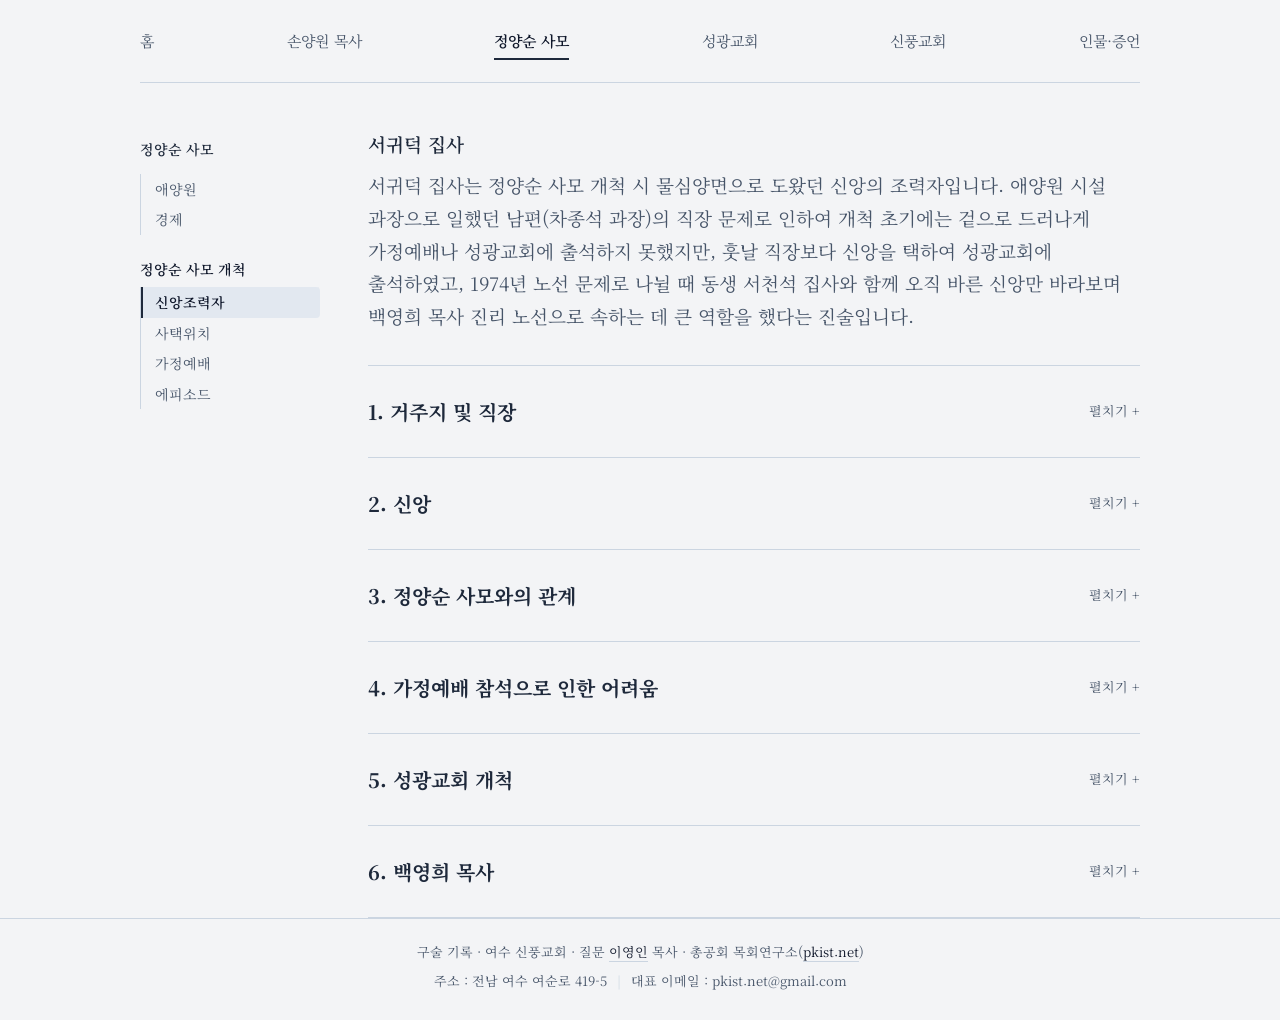
==== commit 148197c4: "site_40: 인물 약력 한 줄, 인물 소개 직함 줄 정리, 좌측 메뉴 이름 3개, 신앙 걸음 괄호 수정" ====
--- a/jeong_supporter.html
+++ b/jeong_supporter.html
@@ -3,7 +3,7 @@
 <head>
 <meta charset="utf-8">
 <meta name="viewport" content="width=device-width,initial-scale=1">
-<title>신앙 조력자 · 정양순 사모</title>
+<title>신앙조력자 · 정양순 사모</title>
 <link rel="stylesheet" href="assets/site.css">
 </head>
 <body data-page="jeong">
--- a/assets/site.css
+++ b/assets/site.css
@@ -39,6 +39,7 @@
 .hero h1{margin-bottom:10px;font-size:24pt}
 .hero .motto{margin:0 0 22px;font-size:17px;font-weight:600;color:var(--accent);line-height:1.6}
 .hero .lede{max-width:none}
+.hero h1 .nw{white-space:nowrap} /*1013 제목은 쉼표에서만 줄바꿈('한 길’'이 떨어지지 않게)*/
 .hero img{filter:var(--photo-tone)}
 figure{margin:0}
 figure img{width:100%;display:block;border:1px solid var(--line)}
@@ -169,8 +170,11 @@
 @media (max-width:760px){
   .wrap{padding:0 20px}
   .top{flex-direction:column;gap:12px}
-  nav{flex-wrap:wrap;gap:8px 18px}
-  .hero{grid-template-columns:1fr;gap:28px;padding:32px 0}
+  nav{display:grid;width:100%;grid-template-columns:repeat(4,auto);justify-content:space-between;gap:8px 8px} /*1013 모바일 메뉴: 4칸 격자, 둘째 줄 '인물·증언'은 '손양원 목사' 아래(2칸)*/
+  nav a{justify-self:start;white-space:nowrap}nav a:nth-child(6){grid-column:2}
+  .top{padding-top:16px;padding-bottom:12px} /*1013 모바일: 메뉴~머리글 간격 줄임*/
+  .hero{grid-template-columns:1fr;gap:28px;padding:20px 0 32px}
+  .eyebrow{margin-bottom:6px}.hero h1{font-size:22pt}
   .scenes li{grid-template-columns:1fr;gap:6px;padding-bottom:20px}.scenes li:before,.scenes li:after{display:none}.scenes .when{padding:0;text-align:left;font-size:14px}.scenes .when small{display:inline;margin-left:6px}.card{margin-left:0} /*1013 메인 모바일: 시기를 카드 위로*/
   .qs{grid-template-columns:1fr}
   .flow{flex-direction:column;align-items:stretch}.flow i{text-align:center;line-height:1}
@@ -181,6 +185,7 @@
   .side-open .side{display:block}
   .side-btn{display:block;margin-top:20px;padding:10px 14px;background:var(--card);border:1px solid var(--line);border-radius:4px;font:600 14px var(--font);color:var(--ink);text-align:left}
 }
+@media (max-width:350px){nav{font-size:14px}} /*1013 아주 좁은 휴대폰: 메뉴 4칸이 한 줄에 들어가게*/
 
 /* 1001 추가: 증언 페이지 (page-testi.js) */
 .say+.say{margin-top:32px} /*한 제목 아래 증언 여러 개일 때 간격*/
@@ -190,6 +195,9 @@
 .say+.ask{margin-top:32px} /*질문이 바뀔 때 간격*/
 .who{color:var(--accent);font-weight:600;border-bottom:1px solid var(--accent)}
 .who:hover{background:var(--hover-bg)}
+.brief{margin-left:10px;font-size:13px;color:var(--soft)} /*1019 이름 옆 약력 한 줄 (data/site.js brief)*/
+.brief-big{margin:-8px 0 6px;font-size:16px;font-weight:600;color:var(--accent);line-height:1.6} /*1019 인물 소개: 이름 아래 약력 크게*/
+@media (max-width:760px){.brief{display:block;margin:4px 0 0}} /*1019 모바일: 약력은 이름 아래 줄로*/
 .quote{display:block;margin:10px 0 0;padding:14px 18px;background:var(--card);border:1px solid var(--line);border-left:3px solid var(--accent);border-radius:0 4px 4px 0;font-size:15px;line-height:1.85;transition:background .2s,border-color .2s}
 .quote:hover{background:var(--hover-bg);border-color:var(--accent);border-left-color:var(--accent)}
 .quote small{display:block;margin-top:8px;font-size:12px;color:var(--soft)}
